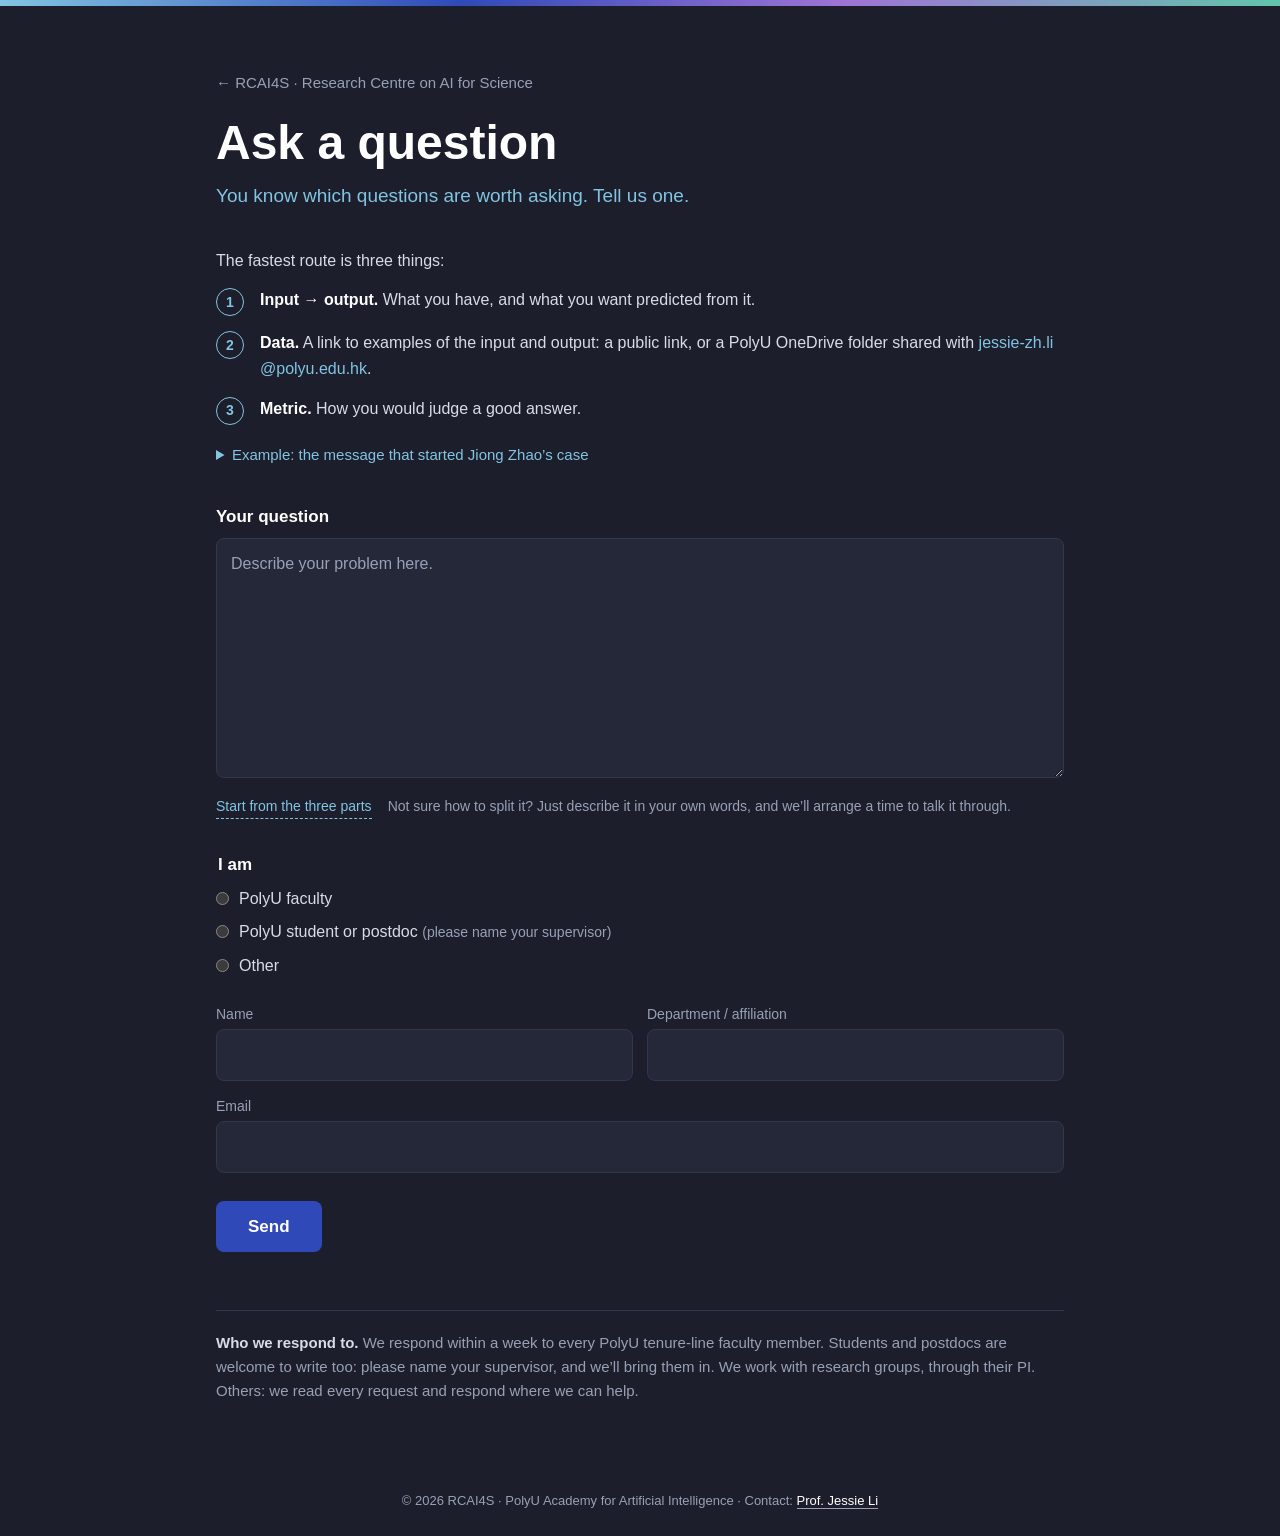
==== ask.html @ 598eddf6 "Home page links + Ask a question page (Web3Forms) Co-Authored-By: Claude Opus 5.5 <noreply@anthropic" ====
<!doctype html>
<html lang="en">
<head>
<meta charset="utf-8">
<meta name="viewport" content="width=device-width, initial-scale=1">
<title>Ask a question · RCAI4S</title>
<meta name="description" content="Ask the Research Centre on AI for Science (RCAI4S) at PolyU a question from your research.">
<link rel="stylesheet" href="style.css">
<style>
.back{font-size:15px;border:0;color:var(--faint)}
.back:hover{color:var(--mint)}
h1{font-size:clamp(32px,5vw,48px);margin:20px 0 12px}
.lead{font-size:19px;color:var(--sky);margin-bottom:36px}

ol.three{list-style:none;padding:0;display:grid;gap:14px;margin-bottom:14px}
ol.three li{display:grid;grid-template-columns:32px minmax(0,1fr);gap:12px}
ol.three .n{width:28px;height:28px;border-radius:50%;border:1.5px solid var(--sky);color:var(--sky);
  font-size:14px;font-weight:700;display:grid;place-items:center;margin-top:1px}
ol.three b{color:var(--paper)}
.addr{color:var(--sky);word-break:break-all}

details{margin:18px 0 36px;color:var(--faint);font-size:15px}
details summary{cursor:pointer;color:var(--sky)}
details pre{white-space:pre-wrap;margin:12px 0 8px;font-family:ui-monospace,SFMono-Regular,Menlo,monospace;font-size:13.5px;
  line-height:1.6;color:var(--text);background:var(--raised);border-radius:8px;padding:14px 16px}

label.q,legend{display:block;font-weight:600;color:var(--paper);margin-bottom:8px;font-size:17px}
textarea,input[type=text],input[type=email]{width:100%;font:inherit;font-size:16px;color:var(--paper);
  background:var(--raised);border:1px solid var(--rule);border-radius:8px;padding:12px 14px}
textarea{min-height:240px;resize:vertical}
textarea::placeholder{color:var(--faint)}
textarea:focus,input:focus{outline:none;border-color:var(--sky)}
.under{display:flex;flex-wrap:wrap;gap:6px 16px;margin-top:10px;font-size:14px;color:var(--faint)}
.link-btn{font:inherit;font-size:14px;background:none;border:0;padding:0;color:var(--sky);cursor:pointer;border-bottom:1px dashed currentColor}
.link-btn:hover{color:var(--mint)}

fieldset{border:0;padding:0;margin-top:32px}
.roles{display:grid;gap:8px}
.roles label{display:flex;gap:10px;align-items:flex-start;cursor:pointer}
.roles input{accent-color:var(--sky);margin-top:6px}
.roles small{color:var(--faint);font-size:14px}
.fields{display:grid;grid-template-columns:1fr 1fr;gap:14px;margin-top:24px}
.fields .wide{grid-column:1/-1}
.fields label{display:block;font-size:14px;color:var(--faint);margin-bottom:4px}
.hp{position:absolute;left:-9999px}
.send{margin-top:28px;font:inherit;font-size:17px;font-weight:600;color:var(--paper);background:var(--blue);
  border:0;border-radius:8px;padding:12px 32px;cursor:pointer}
.send:hover{background:#3B58D0}
.send:disabled{opacity:.5;cursor:default}
.err{color:#FF9D8A;font-size:15px;margin-top:12px;min-height:1.2em}
.policy{margin-top:28px;padding-top:20px;border-top:1px solid var(--rule);font-size:15px;color:var(--faint)}
.policy b{color:var(--text)}

#thanks h2{font-size:30px;color:var(--paper);margin-bottom:8px}
#thanks pre{white-space:pre-wrap;font-family:inherit;font-size:15px;background:var(--raised);border-radius:8px;
  padding:16px 18px;margin:18px 0 12px;max-height:360px;overflow:auto}

@media (max-width:560px){.fields{grid-template-columns:1fr} main{padding-top:40px}}
</style>
</head>
<body>
<div class="stripe"></div>
<main>
  <a class="back" href="./">← RCAI4S · Research Centre on AI for Science</a>
  <h1>Ask a question</h1>
  <p class="lead">You know which questions are worth asking. Tell us one.</p>

  <form id="f" novalidate>
    <p style="margin-bottom:14px">The fastest route is three things:</p>
    <ol class="three">
      <li><span class="n">1</span><div><b>Input → output.</b> What you have, and what you want predicted from it.</div></li>
      <li><span class="n">2</span><div><b>Data.</b> A link to examples of the input and output: a public link, or a PolyU OneDrive folder shared with <span class="addr">jessie-zh.li@polyu.edu.hk</span>.</div></li>
      <li><span class="n">3</span><div><b>Metric.</b> How you would judge a good answer.</div></li>
    </ol>
    <details>
      <summary>Example: the message that started Jiong Zhao’s case</summary>
<pre>here is the data: …/simulation/train_data1

in the /point_map folder, it is the ground truth
in the /input folder, it is the data with some noise
in the /target folder, it is the data with another type of noise

our goal is to train a machine learning model, predict from /input to /target

there are 1500 samples

can you do a machine learning model and report 5-fold accuracy

use the following metrics:
PSNR: Peak signal-to-noise ratio
SSIM: Structural similarity index measure</pre>
      <p>Typed on 22 September 2026. <a href="https://claude.ai/artifact/1R937ZqNb7b5jaGmMypLnw">See what came of it</a>.</p>
    </details>

    <label class="q" for="msg">Your question</label>
    <textarea id="msg" name="message" required placeholder="Describe your problem here."></textarea>
    <div class="under">
      <button type="button" class="link-btn" id="tpl">Start from the three parts</button>
      <span>Not sure how to split it? Just describe it in your own words, and we’ll arrange a time to talk it through.</span>
    </div>

    <fieldset>
      <legend>I am</legend>
      <div class="roles">
        <label><input type="radio" name="role" value="PolyU faculty" required><span>PolyU faculty</span></label>
        <label><input type="radio" name="role" value="PolyU student / postdoc"><span>PolyU student or postdoc <small>(please name your supervisor)</small></span></label>
        <label><input type="radio" name="role" value="Other"><span>Other</span></label>
      </div>
    </fieldset>

    <div class="fields">
      <div><label for="name">Name</label><input type="text" id="name" name="name" required autocomplete="name"></div>
      <div><label for="aff">Department / affiliation</label><input type="text" id="aff" name="affiliation" required autocomplete="organization"></div>
      <div class="wide"><label for="email">Email</label><input type="email" id="email" name="email" required autocomplete="email"></div>
      <div class="wide" id="sup" hidden><label for="supv">Supervisor’s name and email</label><input type="text" id="supv" name="supervisor"></div>
    </div>
    <input type="checkbox" name="botcheck" class="hp" tabindex="-1" autocomplete="off" aria-hidden="true">

    <button type="submit" class="send" id="send">Send</button>
    <p class="err" id="err" role="alert"></p>

    <p class="policy"><b>Who we respond to.</b> We respond within a week to every PolyU tenure-line faculty member. Students and postdocs are welcome to write too: please name your supervisor, and we’ll bring them in. We work with research groups, through their PI. Others: we read every request and respond where we can help.</p>
  </form>

  <div id="thanks" hidden aria-live="polite">
    <h2>Thank you.</h2>
    <p id="thanks-p"></p>
    <pre id="echo"></pre>
    <button type="button" class="link-btn" id="copy">Copy text</button>
  </div>
</main>
<footer>© 2026 RCAI4S · PolyU Academy for Artificial Intelligence · Contact: <a href="https://jessielzh.com">Prof. Jessie Li</a></footer>

<script>
const KEY = "4f2f342d-be9f-47d2-9382-7f1d2335ea88"; // from web3forms.com; delivers to Jessie's inbox only

const $ = id => document.getElementById(id);
const msg = $("msg"), tpl = $("tpl");

tpl.onclick = () => {
  if (msg.value.trim() && tpl.dataset.armed !== "1") {     // ask once, in place, before replacing their text
    tpl.dataset.armed = "1";
    tpl.textContent = "Replace what you wrote? Click again";
    return;
  }
  tpl.dataset.armed = "";
  tpl.textContent = "Start from the three parts";
  msg.value = "Input:\n\nOutput:\n\nData (link):\n\nMetric:\n";
  msg.focus();
  msg.setSelectionRange(7, 7);
};

document.querySelectorAll('input[name=role]').forEach(r => r.onchange = () => {
  const student = r.checked && r.value.startsWith("PolyU student");
  $("sup").hidden = !student;
  $("supv").required = student;
});

$("f").onsubmit = async e => {
  e.preventDefault();
  const f = e.target, err = $("err");
  err.textContent = "";
  if (!f.checkValidity()) {
    const bad = f.querySelector(":invalid");
    err.textContent =
      bad.type === "radio" ? "Please say who you are." :
      bad.id === "msg" ? "Please write your question." :
      bad.type === "email" ? "Please enter a valid email address." :
      "Please fill in " + f.querySelector(`label[for="${bad.id}"]`).textContent.toLowerCase() + ".";
    bad.focus();
    return;
  }
  const d = Object.fromEntries(new FormData(f));
  const text = `${d.name} · ${d.affiliation} · ${d.email}\n${d.role}` +
    (d.supervisor ? `\nSupervisor: ${d.supervisor}` : "") + `\n\n${d.message}`;

  $("send").disabled = true;
  $("send").textContent = "Sending…";
  try {
    if (KEY !== "WEB3FORMS_ACCESS_KEY") {
      const r = await fetch("https://api.web3forms.com/submit", {
        method: "POST",
        headers: {"Content-Type": "application/json", Accept: "application/json"},
        body: JSON.stringify({access_key: KEY, subject: `hkai4s.org: ${d.name} (${d.role})`,
          from_name: "hkai4s.org", replyto: d.email, ...d})
      });
      const j = await r.json();
      if (!j.success) throw new Error(j.message);
    }
    $("thanks-p").textContent = d.role === "Other"
      ? "We’ll read it and get back to you if we can help. Here is what you sent, for your records:"
      : "We will respond within a week. Here is what you sent, for your records:";
    $("echo").textContent = text;
    f.hidden = true;
    $("thanks").hidden = false;
    scrollTo(0, 0);
  } catch (x) {
    err.textContent = "That didn’t go through. Please try again, or email jessie-zh.li@polyu.edu.hk.";
    $("send").disabled = false;
    $("send").textContent = "Send";
  }
};

$("copy").onclick = async () => {
  try { await navigator.clipboard.writeText($("echo").textContent); $("copy").textContent = "Copied"; }
  catch { getSelection().selectAllChildren($("echo")); $("copy").textContent = "Selected. Press ⌘C to copy"; }
};
</script>
</body>
</html>
---- style.css ----
:root{
  --charcoal:#1C1E2B; --raised:#252838; --rule:#33374A;
  --paper:#FFFFFF; --text:#D9DCE6; --faint:#99A0B6;
  --sky:#82C4E2; --blue:#2F4AB8; --violet:#A073D5; --mint:#62C4AB;
  --stripe:linear-gradient(90deg,var(--sky),var(--blue) 36%,var(--violet) 66%,var(--mint));
  color-scheme:dark;
}
*{box-sizing:border-box;margin:0}
html,body{min-height:100%}
body{background:var(--charcoal);color:var(--text);line-height:1.6;
  font-family:-apple-system,BlinkMacSystemFont,"PingFang SC","Hiragino Sans GB","Microsoft YaHei","Segoe UI",sans-serif;
  display:flex;flex-direction:column;-webkit-font-smoothing:antialiased}
.stripe{height:6px;background:var(--stripe);flex:none}
main{flex:1;padding:64px 16px;max-width:880px;width:100%;margin:0 auto}
.sm{font-size:15px;letter-spacing:.08em;color:var(--faint);text-transform:uppercase}
h1{font-size:clamp(34px,6vw,60px);line-height:1.12;font-weight:700;color:var(--paper);margin:20px 0 24px}
h1 .hi{color:var(--violet)}
.md{font-size:clamp(20px,3vw,28px);color:var(--sky)}
a{color:var(--paper);text-decoration:none;border-bottom:1px solid var(--faint)}
a:hover{border-color:var(--mint);color:var(--mint)}
:focus-visible{outline:2px solid var(--sky);outline-offset:3px}
footer{padding:24px 16px;text-align:center;font-size:13px;color:var(--faint)}
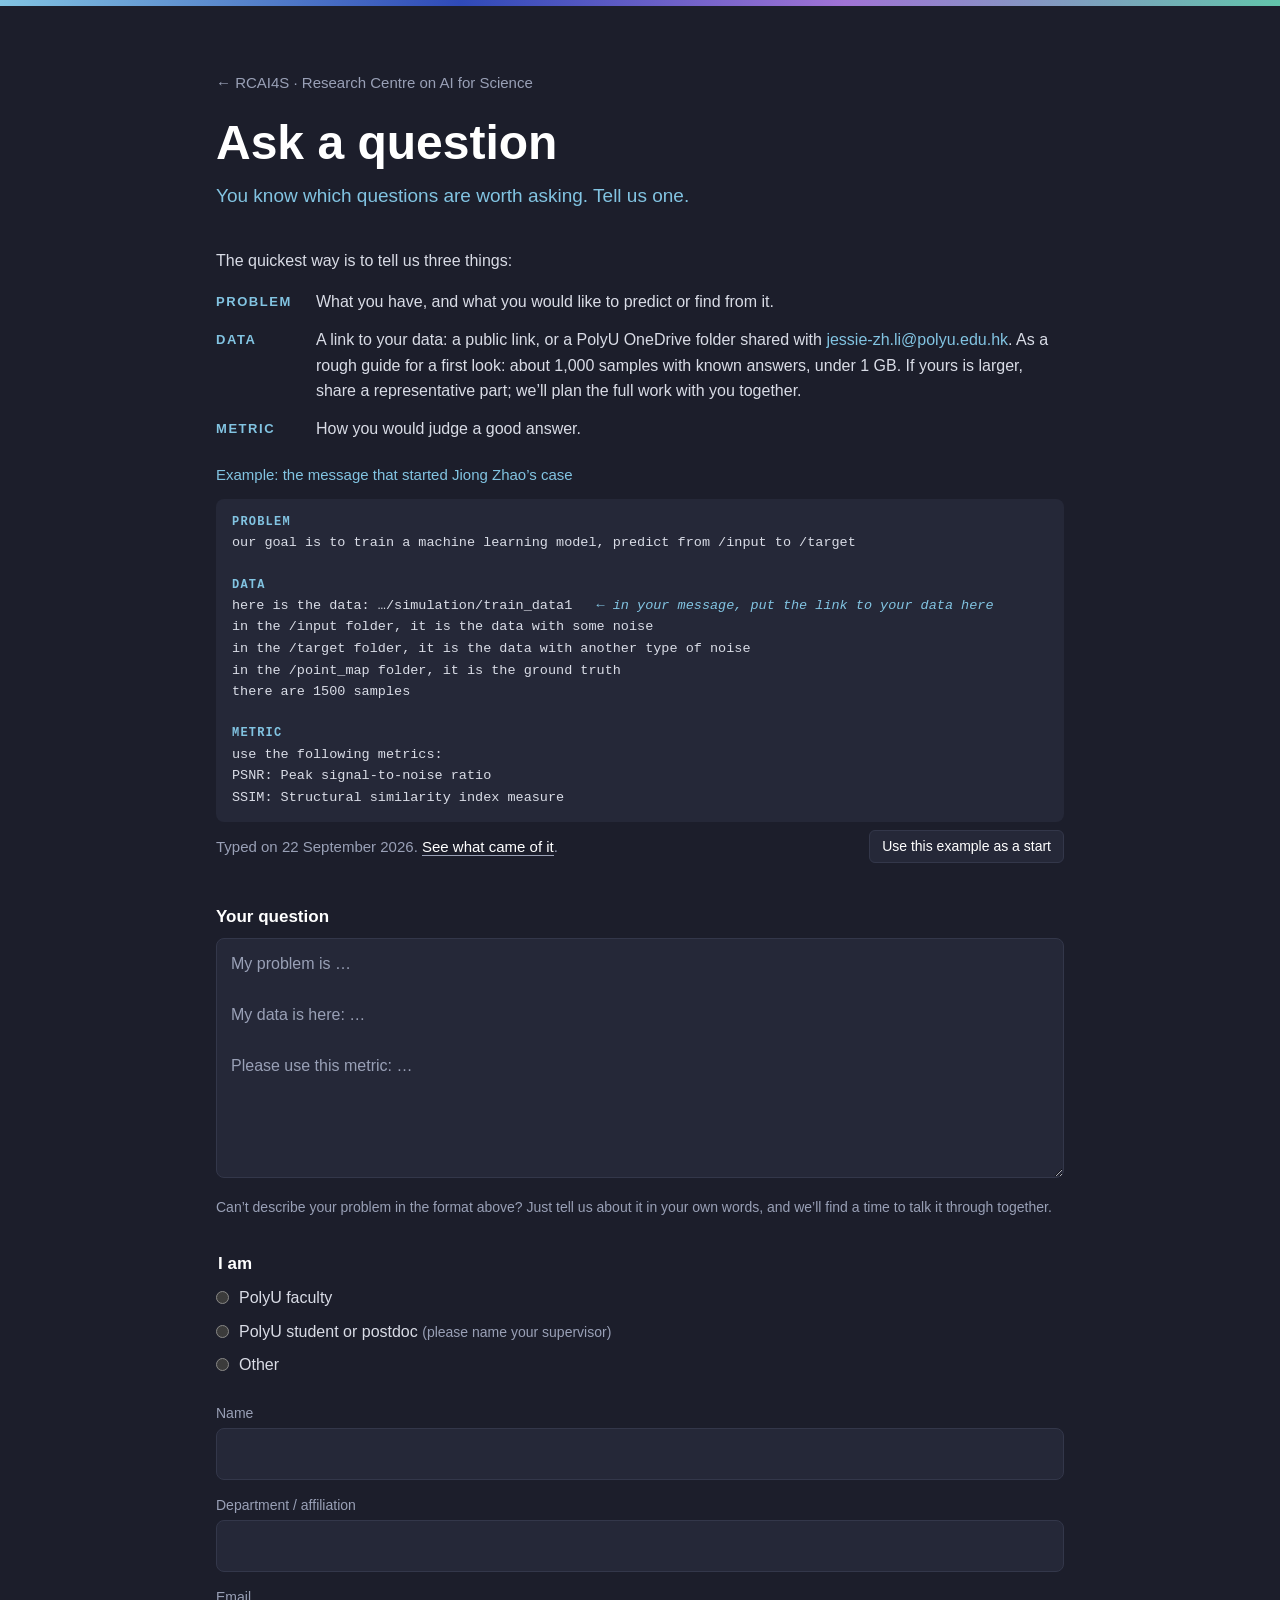
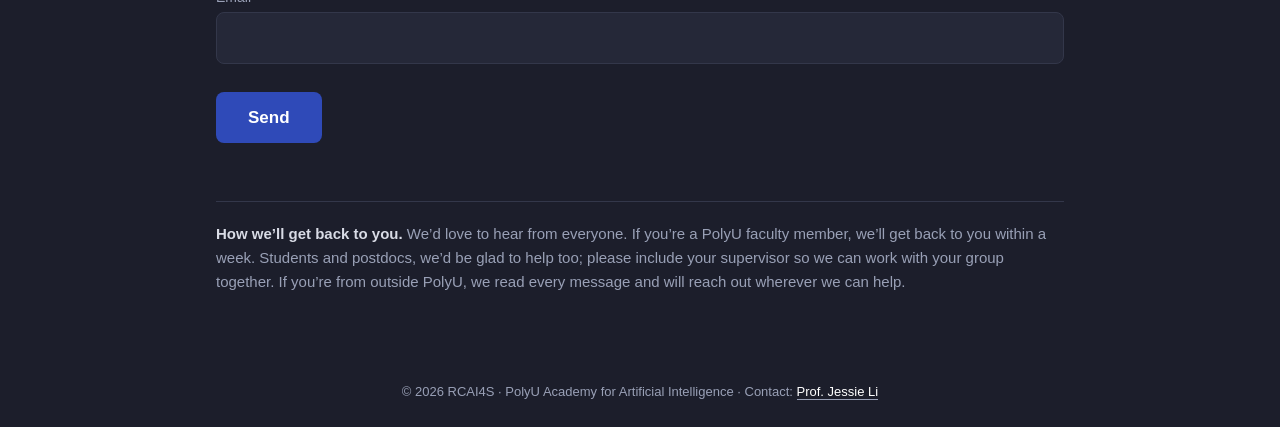
==== commit 85cc4567: "Home page: showcase window and Ask a question; Ask page: problem/data/metric with Jiong's example Co" ====
--- a/ask.html
+++ b/ask.html
@@ -12,16 +12,20 @@
 h1{font-size:clamp(32px,5vw,48px);margin:20px 0 12px}
 .lead{font-size:19px;color:var(--sky);margin-bottom:36px}
 
-ol.three{list-style:none;padding:0;display:grid;gap:14px;margin-bottom:14px}
-ol.three li{display:grid;grid-template-columns:32px minmax(0,1fr);gap:12px}
-ol.three .n{width:28px;height:28px;border-radius:50%;border:1.5px solid var(--sky);color:var(--sky);
-  font-size:14px;font-weight:700;display:grid;place-items:center;margin-top:1px}
-ol.three b{color:var(--paper)}
-.addr{color:var(--sky);word-break:break-all}
-
-details{margin:18px 0 36px;color:var(--faint);font-size:15px}
-details summary{cursor:pointer;color:var(--sky)}
-details pre{white-space:pre-wrap;margin:12px 0 8px;font-family:ui-monospace,SFMono-Regular,Menlo,monospace;font-size:13.5px;
+dl.parts{display:grid;grid-template-columns:max-content minmax(0,1fr);gap:12px 24px;margin-bottom:8px}
+dl.parts dt{font-size:13px;font-weight:600;letter-spacing:.12em;text-transform:uppercase;color:var(--sky);padding-top:3px}
+dl.parts dd{margin:0}
+@media (max-width:480px){dl.parts{grid-template-columns:1fr;gap:2px}dl.parts dd{margin-bottom:12px}}
+.addr{color:var(--sky);overflow-wrap:anywhere}
+
+.example{margin:22px 0 40px;color:var(--faint);font-size:15px}
+.example .head{color:var(--sky)}
+.example .foot{display:flex;flex-wrap:wrap;justify-content:space-between;align-items:center;gap:10px 16px}
+#sample .note{color:var(--sky);font-style:italic}
+.example .copy{font:inherit;font-size:14px;color:var(--paper);background:var(--raised);border:1px solid var(--rule);border-radius:6px;padding:4px 12px;cursor:pointer}
+.example .copy:hover{border-color:var(--sky)}
+#sample b{display:block;color:var(--sky);font-weight:600;font-size:12px;letter-spacing:.1em}
+#sample{white-space:pre-wrap;margin:12px 0 8px;font-family:ui-monospace,SFMono-Regular,Menlo,monospace;font-size:13.5px;
   line-height:1.6;color:var(--text);background:var(--raised);border-radius:8px;padding:14px 16px}
 
 label.q,legend{display:block;font-weight:600;color:var(--paper);margin-bottom:8px;font-size:17px}
@@ -39,7 +43,7 @@
 .roles label{display:flex;gap:10px;align-items:flex-start;cursor:pointer}
 .roles input{accent-color:var(--sky);margin-top:6px}
 .roles small{color:var(--faint);font-size:14px}
-.fields{display:grid;grid-template-columns:1fr 1fr;gap:14px;margin-top:24px}
+.fields{display:grid;grid-template-columns:1fr;gap:14px;margin-top:24px}
 .fields .wide{grid-column:1/-1}
 .fields label{display:block;font-size:14px;color:var(--faint);margin-bottom:4px}
 .hp{position:absolute;left:-9999px}
@@ -66,38 +70,31 @@
   <p class="lead">You know which questions are worth asking. Tell us one.</p>
 
   <form id="f" novalidate>
-    <p style="margin-bottom:14px">The fastest route is three things:</p>
-    <ol class="three">
-      <li><span class="n">1</span><div><b>Input → output.</b> What you have, and what you want predicted from it.</div></li>
-      <li><span class="n">2</span><div><b>Data.</b> A link to examples of the input and output: a public link, or a PolyU OneDrive folder shared with <span class="addr">jessie-zh.li@polyu.edu.hk</span>.</div></li>
-      <li><span class="n">3</span><div><b>Metric.</b> How you would judge a good answer.</div></li>
-    </ol>
-    <details>
-      <summary>Example: the message that started Jiong Zhao’s case</summary>
-<pre>here is the data: …/simulation/train_data1
-
-in the /point_map folder, it is the ground truth
+    <p style="margin-bottom:16px">The quickest way is to tell us three things:</p>
+    <dl class="parts">
+      <dt>Problem</dt><dd>What you have, and what you would like to predict or find from it.</dd>
+      <dt>Data</dt><dd>A link to your data: a public link, or a PolyU OneDrive folder shared with <span class="addr">jessie-zh.li@polyu.edu.hk</span>. As a rough guide for a first look: about 1,000 samples with known answers, under 1&nbsp;GB. If yours is larger, share a representative part; we’ll plan the full work with you together.</dd>
+      <dt>Metric</dt><dd>How you would judge a good answer.</dd>
+    </dl>
+    <div class="example">
+      <div class="head">Example: the message that started Jiong Zhao’s case</div>
+<pre id="sample"><b>PROBLEM</b>our goal is to train a machine learning model, predict from /input to /target
+
+<b>DATA</b>here is the data: …/simulation/train_data1   <span class="note">← in your message, put the link to your data here</span>
 in the /input folder, it is the data with some noise
 in the /target folder, it is the data with another type of noise
-
-our goal is to train a machine learning model, predict from /input to /target
-
+in the /point_map folder, it is the ground truth
 there are 1500 samples
 
-can you do a machine learning model and report 5-fold accuracy
-
-use the following metrics:
+<b>METRIC</b>use the following metrics:
 PSNR: Peak signal-to-noise ratio
 SSIM: Structural similarity index measure</pre>
-      <p>Typed on 22 September 2026. <a href="https://claude.ai/artifact/1R937ZqNb7b5jaGmMypLnw">See what came of it</a>.</p>
-    </details>
+      <div class="foot"><p>Typed on 22 September 2026. <a href="case/">See what came of it</a>.</p><button type="button" class="copy" id="use-sample">Use this example as a start</button></div>
+    </div>
 
     <label class="q" for="msg">Your question</label>
-    <textarea id="msg" name="message" required placeholder="Describe your problem here."></textarea>
-    <div class="under">
-      <button type="button" class="link-btn" id="tpl">Start from the three parts</button>
-      <span>Not sure how to split it? Just describe it in your own words, and we’ll arrange a time to talk it through.</span>
-    </div>
+    <textarea id="msg" name="message" required placeholder="My problem is …&#10;&#10;My data is here: …&#10;&#10;Please use this metric: …"></textarea>
+    <p class="under">Can’t describe your problem in the format above? Just tell us about it in your own words, and we’ll find a time to talk it through together.</p>
 
     <fieldset>
       <legend>I am</legend>
@@ -119,7 +116,7 @@
     <button type="submit" class="send" id="send">Send</button>
     <p class="err" id="err" role="alert"></p>
 
-    <p class="policy"><b>Who we respond to.</b> We respond within a week to every PolyU tenure-line faculty member. Students and postdocs are welcome to write too: please name your supervisor, and we’ll bring them in. We work with research groups, through their PI. Others: we read every request and respond where we can help.</p>
+    <p class="policy"><b>How we’ll get back to you.</b> We’d love to hear from everyone. If you’re a PolyU faculty member, we’ll get back to you within a week. Students and postdocs, we’d be glad to help too; please include your supervisor so we can work with your group together. If you’re from outside PolyU, we read every message and will reach out wherever we can help.</p>
   </form>
 
   <div id="thanks" hidden aria-live="polite">
@@ -135,20 +132,21 @@
 const KEY = "4f2f342d-be9f-47d2-9382-7f1d2335ea88"; // from web3forms.com; delivers to Jessie's inbox only
 
 const $ = id => document.getElementById(id);
-const msg = $("msg"), tpl = $("tpl");
-
-tpl.onclick = () => {
-  if (msg.value.trim() && tpl.dataset.armed !== "1") {     // ask once, in place, before replacing their text
-    tpl.dataset.armed = "1";
-    tpl.textContent = "Replace what you wrote? Click again";
-    return;
+const msg = $("msg");
+
+$("use-sample").onclick = () => {
+  const b = $("use-sample");
+  if (msg.value.trim() && b.dataset.armed !== "1") {        // ask once, in place, before replacing their text
+    b.dataset.armed = "1"; b.textContent = "Replace what you wrote? Click again"; return;
   }
-  tpl.dataset.armed = "";
-  tpl.textContent = "Start from the three parts";
-  msg.value = "Input:\n\nOutput:\n\nData (link):\n\nMetric:\n";
-  msg.focus();
-  msg.setSelectionRange(7, 7);
+  b.dataset.armed = ""; b.textContent = "Use this example as a start";
+  msg.value = [...$("sample").childNodes].filter(n => !(n.classList && n.classList.contains("note")))
+    .map(n => n.nodeName === "B" ? n.textContent[0] + n.textContent.slice(1).toLowerCase() + ":\n" : n.textContent)
+    .join("").replace(/…\/simulation\/train_data1\s*/, "[link to your data]\n");
+  msg.focus(); msg.setSelectionRange(0, 0); msg.scrollTop = 0;
+  msg.scrollIntoView({behavior: "smooth", block: "center"});
 };
+
 
 document.querySelectorAll('input[name=role]').forEach(r => r.onchange = () => {
   const student = r.checked && r.value.startsWith("PolyU student");
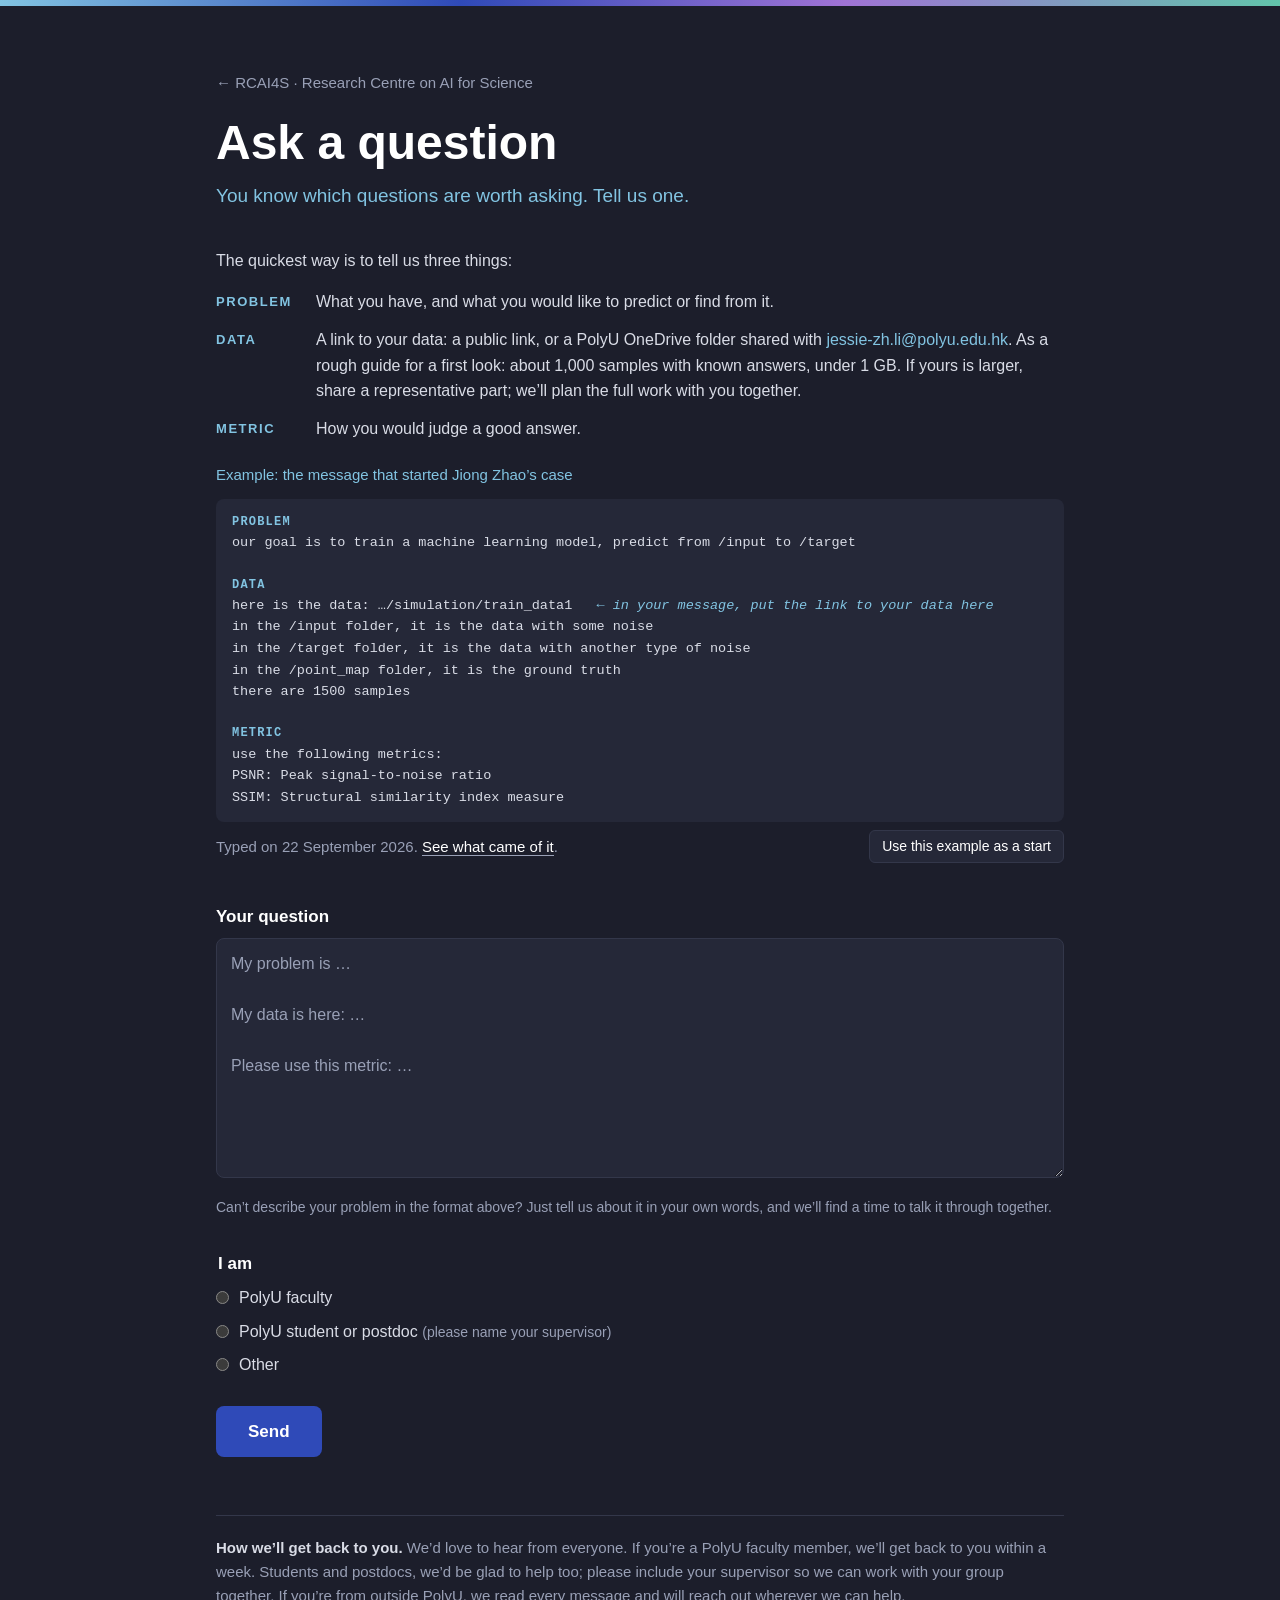
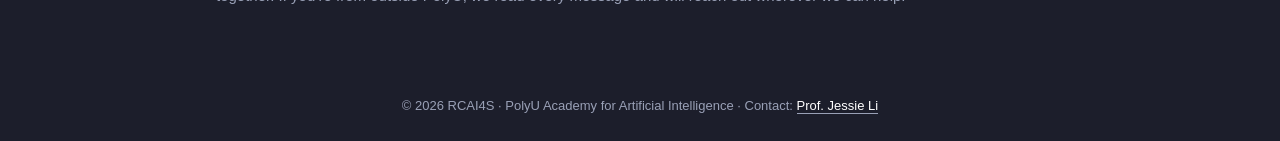
==== commit facad25b: "Ask page: title as its own field; PolyU roles pick a department from a list (same units as the PolyU" ====
--- a/ask.html
+++ b/ask.html
@@ -29,11 +29,16 @@
   line-height:1.6;color:var(--text);background:var(--raised);border-radius:8px;padding:14px 16px}
 
 label.q,legend{display:block;font-weight:600;color:var(--paper);margin-bottom:8px;font-size:17px}
-textarea,input[type=text],input[type=email]{width:100%;font:inherit;font-size:16px;color:var(--paper);
+textarea,input[type=text],input[type=email],select{width:100%;font:inherit;font-size:16px;color:var(--paper);
   background:var(--raised);border:1px solid var(--rule);border-radius:8px;padding:12px 14px}
 textarea{min-height:240px;resize:vertical}
-textarea::placeholder{color:var(--faint)}
-textarea:focus,input:focus{outline:none;border-color:var(--sky)}
+textarea::placeholder,input::placeholder{color:var(--faint)}
+textarea:focus,input:focus,select:focus{outline:none;border-color:var(--sky)}
+select{appearance:none;-webkit-appearance:none;cursor:pointer;padding-right:40px;
+  background:var(--raised) url("data:image/svg+xml,%3Csvg xmlns='http://www.w3.org/2000/svg' width='12' height='8' viewBox='0 0 12 8'%3E%3Cpath d='M1 1l5 5 5-5' fill='none' stroke='%2399A0B6' stroke-width='1.6'/%3E%3C/svg%3E") no-repeat right 14px center}
+select:invalid{color:var(--faint)}
+select option,select optgroup{background:var(--raised);color:var(--paper)}
+select optgroup{color:var(--faint);font-style:normal}
 .under{display:flex;flex-wrap:wrap;gap:6px 16px;margin-top:10px;font-size:14px;color:var(--faint)}
 .link-btn{font:inherit;font-size:14px;background:none;border:0;padding:0;color:var(--sky);cursor:pointer;border-bottom:1px dashed currentColor}
 .link-btn:hover{color:var(--mint)}
@@ -45,6 +50,7 @@
 .roles small{color:var(--faint);font-size:14px}
 .fields{display:grid;grid-template-columns:1fr;gap:14px;margin-top:24px}
 .fields .wide{grid-column:1/-1}
+.fields[hidden],.fields [hidden]{display:none}
 .fields label{display:block;font-size:14px;color:var(--faint);margin-bottom:4px}
 .hp{position:absolute;left:-9999px}
 .send{margin-top:28px;font:inherit;font-size:17px;font-weight:600;color:var(--paper);background:var(--blue);
@@ -105,11 +111,66 @@
       </div>
     </fieldset>
 
-    <div class="fields">
+    <div class="fields" id="fields" hidden>
       <div><label for="name">Name</label><input type="text" id="name" name="name" required autocomplete="name"></div>
-      <div><label for="aff">Department / affiliation</label><input type="text" id="aff" name="affiliation" required autocomplete="organization"></div>
+      <div><label for="title">Title</label><input type="text" id="title" name="title" required autocomplete="organization-title"></div>
+      <div class="wide" id="dept-w" hidden><label for="dept">Department</label><select id="dept" name="department" disabled>
+        <option value="">Choose your department</option>
+        <optgroup label="Faculty of Science">
+          <option value="Department of Chemistry">Department of Chemistry</option>
+          <option value="Department of Food Science and Nutrition">Department of Food Science and Nutrition</option>
+          <option value="Department of Life Sciences">Department of Life Sciences</option>
+          <option value="Department of Physics and Materials">Department of Physics and Materials</option>
+        </optgroup>
+        <optgroup label="Faculty of Engineering">
+          <option value="Department of Aeronautical and Aviation Engineering">Department of Aeronautical and Aviation Engineering</option>
+          <option value="Department of Biomedical Engineering">Department of Biomedical Engineering</option>
+          <option value="Department of Electrical and Electronic Engineering">Department of Electrical and Electronic Engineering</option>
+          <option value="Department of Industrial and Systems Engineering">Department of Industrial and Systems Engineering</option>
+          <option value="Department of Mechanical Engineering">Department of Mechanical Engineering</option>
+        </optgroup>
+        <optgroup label="Faculty of Construction and Environment">
+          <option value="Department of Architecture">Department of Architecture</option>
+          <option value="Department of Building Environment and Energy Engineering">Department of Building Environment and Energy Engineering</option>
+          <option value="Department of Civil and Environmental Engineering">Department of Civil and Environmental Engineering</option>
+          <option value="Department of Construction Management and Intelligence">Department of Construction Management and Intelligence</option>
+          <option value="Department of Land Surveying and Geospatial Science">Department of Land Surveying and Geospatial Science</option>
+        </optgroup>
+        <optgroup label="Faculty of Computer and Mathematical Sciences">
+          <option value="Department of Applied Mathematics">Department of Applied Mathematics</option>
+          <option value="Department of Computing">Department of Computing</option>
+          <option value="Department of Data Science and Artificial Intelligence">Department of Data Science and Artificial Intelligence</option>
+        </optgroup>
+        <optgroup label="Faculty of Health and Social Sciences">
+          <option value="Department of Applied Social Sciences">Department of Applied Social Sciences</option>
+          <option value="Department of Health Technology and Informatics">Department of Health Technology and Informatics</option>
+          <option value="Department of Rehabilitation Sciences">Department of Rehabilitation Sciences</option>
+          <option value="School of Nursing">School of Nursing</option>
+          <option value="School of Optometry">School of Optometry</option>
+        </optgroup>
+        <optgroup label="Faculty of Business">
+          <option value="Department of Logistics and Maritime Studies">Department of Logistics and Maritime Studies</option>
+          <option value="Department of Management and Marketing">Department of Management and Marketing</option>
+          <option value="School of Accounting and Finance">School of Accounting and Finance</option>
+        </optgroup>
+        <optgroup label="Faculty of Humanities">
+          <option value="Department of Chinese History and Culture">Department of Chinese History and Culture</option>
+          <option value="Department of English and Communication">Department of English and Communication</option>
+          <option value="Department of Language Science and Technology">Department of Language Science and Technology</option>
+          <option value="Division of Artificial Intelligence and the Humanities">Division of Artificial Intelligence and the Humanities</option>
+        </optgroup>
+        <optgroup label="Schools">
+          <option value="School of Design">School of Design</option>
+          <option value="School of Fashion and Textiles">School of Fashion and Textiles</option>
+          <option value="School of Hotel and Tourism Management">School of Hotel and Tourism Management</option>
+        </optgroup>
+        <optgroup label="Other">
+          <option value="Other PolyU unit">Other PolyU unit</option>
+        </optgroup>
+      </select></div>
+      <div class="wide" id="aff-w" hidden><label for="aff">Affiliation</label><input type="text" id="aff" name="affiliation" autocomplete="organization" disabled></div>
       <div class="wide"><label for="email">Email</label><input type="email" id="email" name="email" required autocomplete="email"></div>
-      <div class="wide" id="sup" hidden><label for="supv">Supervisor’s name and email</label><input type="text" id="supv" name="supervisor"></div>
+      <div class="wide" id="sup" hidden><label for="supv">Supervisor’s name and email</label><input type="text" id="supv" name="supervisor" disabled></div>
     </div>
     <input type="checkbox" name="botcheck" class="hp" tabindex="-1" autocomplete="off" aria-hidden="true">
 
@@ -148,10 +209,23 @@
 };
 
 
+const TITLE_HINT = {
+  "PolyU faculty": "e.g. Associate Professor",
+  "PolyU student / postdoc": "e.g. PhD student, Postdoctoral Fellow",
+  "Other": "e.g. Professor, Research Scientist"
+};
+const show = (wrap, input, on) => {           // hidden + disabled + not required, so FormData and validation skip it
+  $(wrap).hidden = !on; $(input).disabled = !on; $(input).required = on;
+};
+
 document.querySelectorAll('input[name=role]').forEach(r => r.onchange = () => {
-  const student = r.checked && r.value.startsWith("PolyU student");
-  $("sup").hidden = !student;
-  $("supv").required = student;
+  if (!r.checked) return;
+  const polyu = r.value !== "Other", student = r.value.startsWith("PolyU student");
+  $("fields").hidden = false;
+  $("title").placeholder = TITLE_HINT[r.value];
+  show("dept-w", "dept", polyu);
+  show("aff-w", "aff", !polyu);
+  show("sup", "supv", student);
 });
 
 $("f").onsubmit = async e => {
@@ -164,12 +238,13 @@
       bad.type === "radio" ? "Please say who you are." :
       bad.id === "msg" ? "Please write your question." :
       bad.type === "email" ? "Please enter a valid email address." :
+      bad.tagName === "SELECT" ? "Please choose your department." :
       "Please fill in " + f.querySelector(`label[for="${bad.id}"]`).textContent.toLowerCase() + ".";
     bad.focus();
     return;
   }
   const d = Object.fromEntries(new FormData(f));
-  const text = `${d.name} · ${d.affiliation} · ${d.email}\n${d.role}` +
+  const text = `${d.name} · ${d.title} · ${d.department || d.affiliation} · ${d.email}\n${d.role}` +
     (d.supervisor ? `\nSupervisor: ${d.supervisor}` : "") + `\n\n${d.message}`;
 
   $("send").disabled = true;
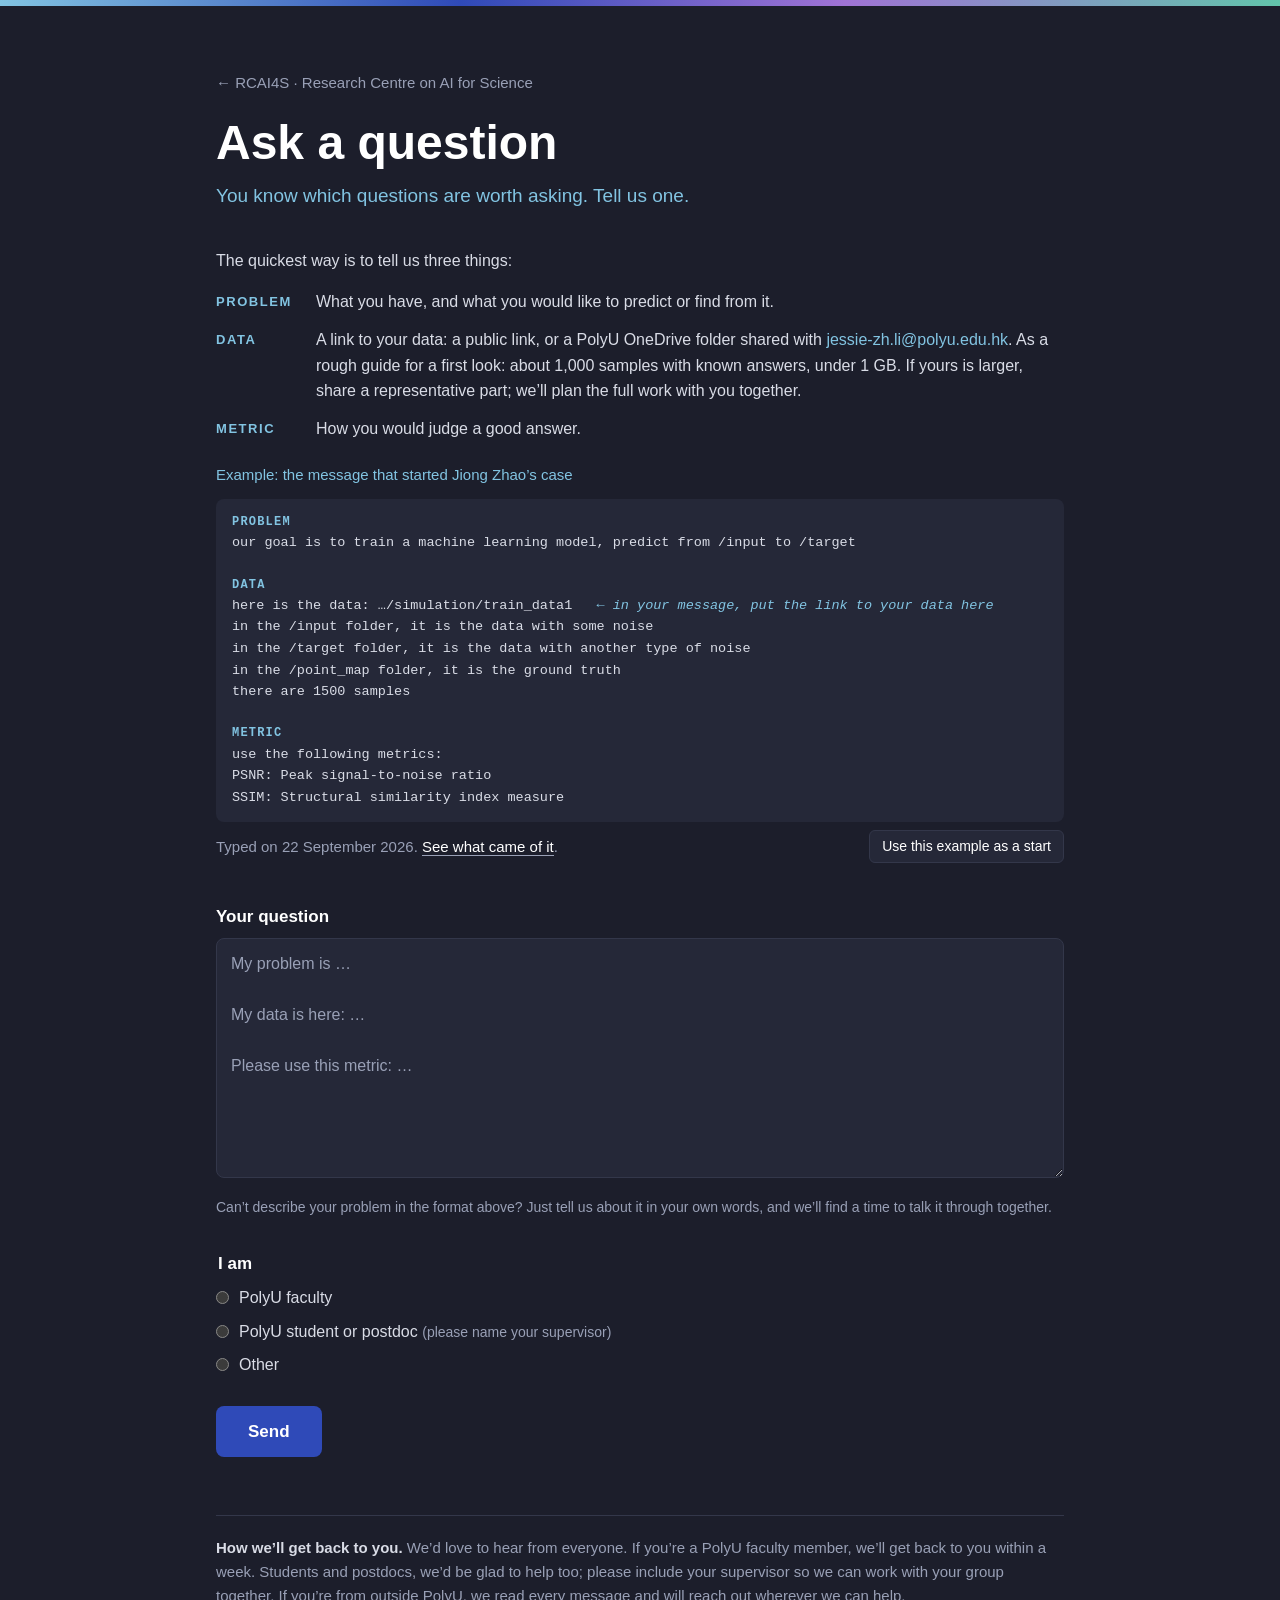
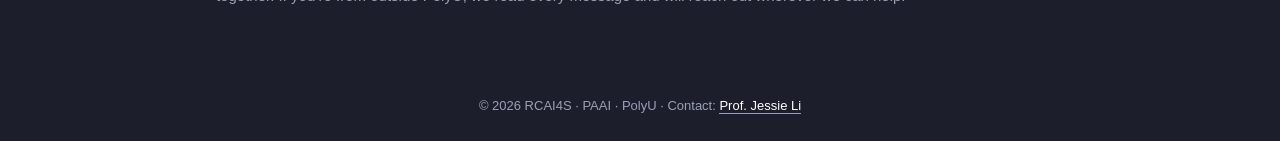
==== commit 6c4946f1: "Footer: © 2026 RCAI4S · PAAI · PolyU Co-Authored-By: Claude Opus 5.5 <noreply@anthropic.com>" ====
--- a/ask.html
+++ b/ask.html
@@ -187,7 +187,7 @@
     <button type="button" class="link-btn" id="copy">Copy text</button>
   </div>
 </main>
-<footer>© 2026 RCAI4S · PolyU Academy for Artificial Intelligence · Contact: <a href="https://jessielzh.com">Prof. Jessie Li</a></footer>
+<footer>© 2026 RCAI4S · PAAI · PolyU · Contact: <a href="https://jessielzh.com">Prof. Jessie Li</a></footer>
 
 <script>
 const KEY = "4f2f342d-be9f-47d2-9382-7f1d2335ea88"; // from web3forms.com; delivers to Jessie's inbox only
